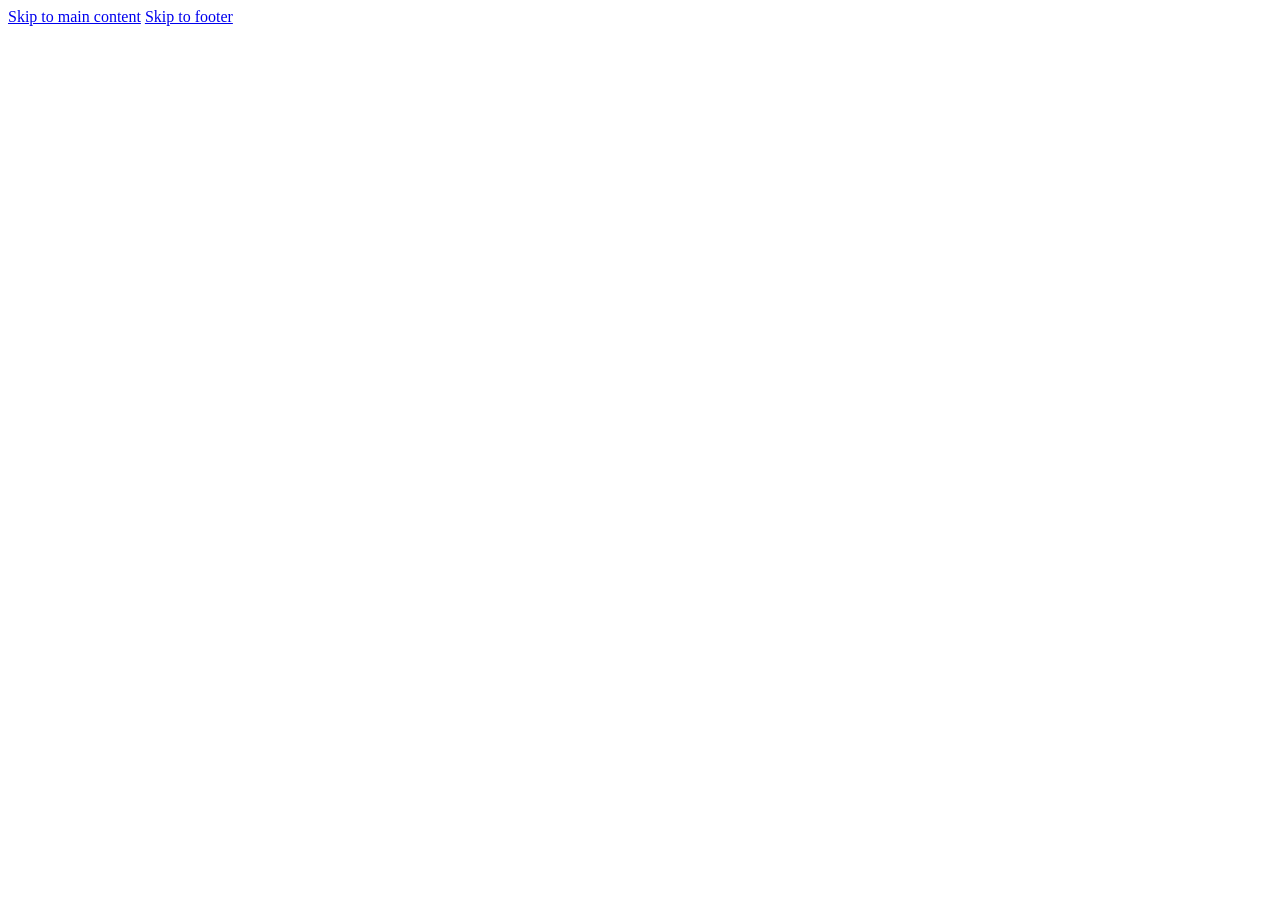
==== index.html @ 626ab507 "Add files via upload" ====
<!doctype html>
<html lang="en">
<head>
  <meta charset="UTF-8" />
  <meta name="viewport" content="width=device-width, initial-scale=1, viewport-fit=cover" />
  <meta name="description" content="AURENZA — an original luxury fashion commerce prototype." />
  <title>AURENZA — Modern Italian Opulence</title>
  <link rel="preconnect" href="https://images.unsplash.com" />
  <link rel="stylesheet" href="assets/css/styles.css" />
  <script defer src="assets/js/catalog.js"></script>
  <script defer src="assets/js/app.js"></script>
  <script defer src="assets/js/home.js"></script>
</head>
<body data-page="home">
  <a class="skip-link" href="#main">Skip to main content</a>
  <a class="skip-link skip-link--footer" href="#site-footer">Skip to footer</a>
  <div id="site-shell"></div>
  <main id="main" tabindex="-1"></main>
  <div id="site-footer"></div>
  <div id="global-overlays"></div>
  <div id="live-region" class="sr-only" aria-live="polite"></div>
</body>
</html>
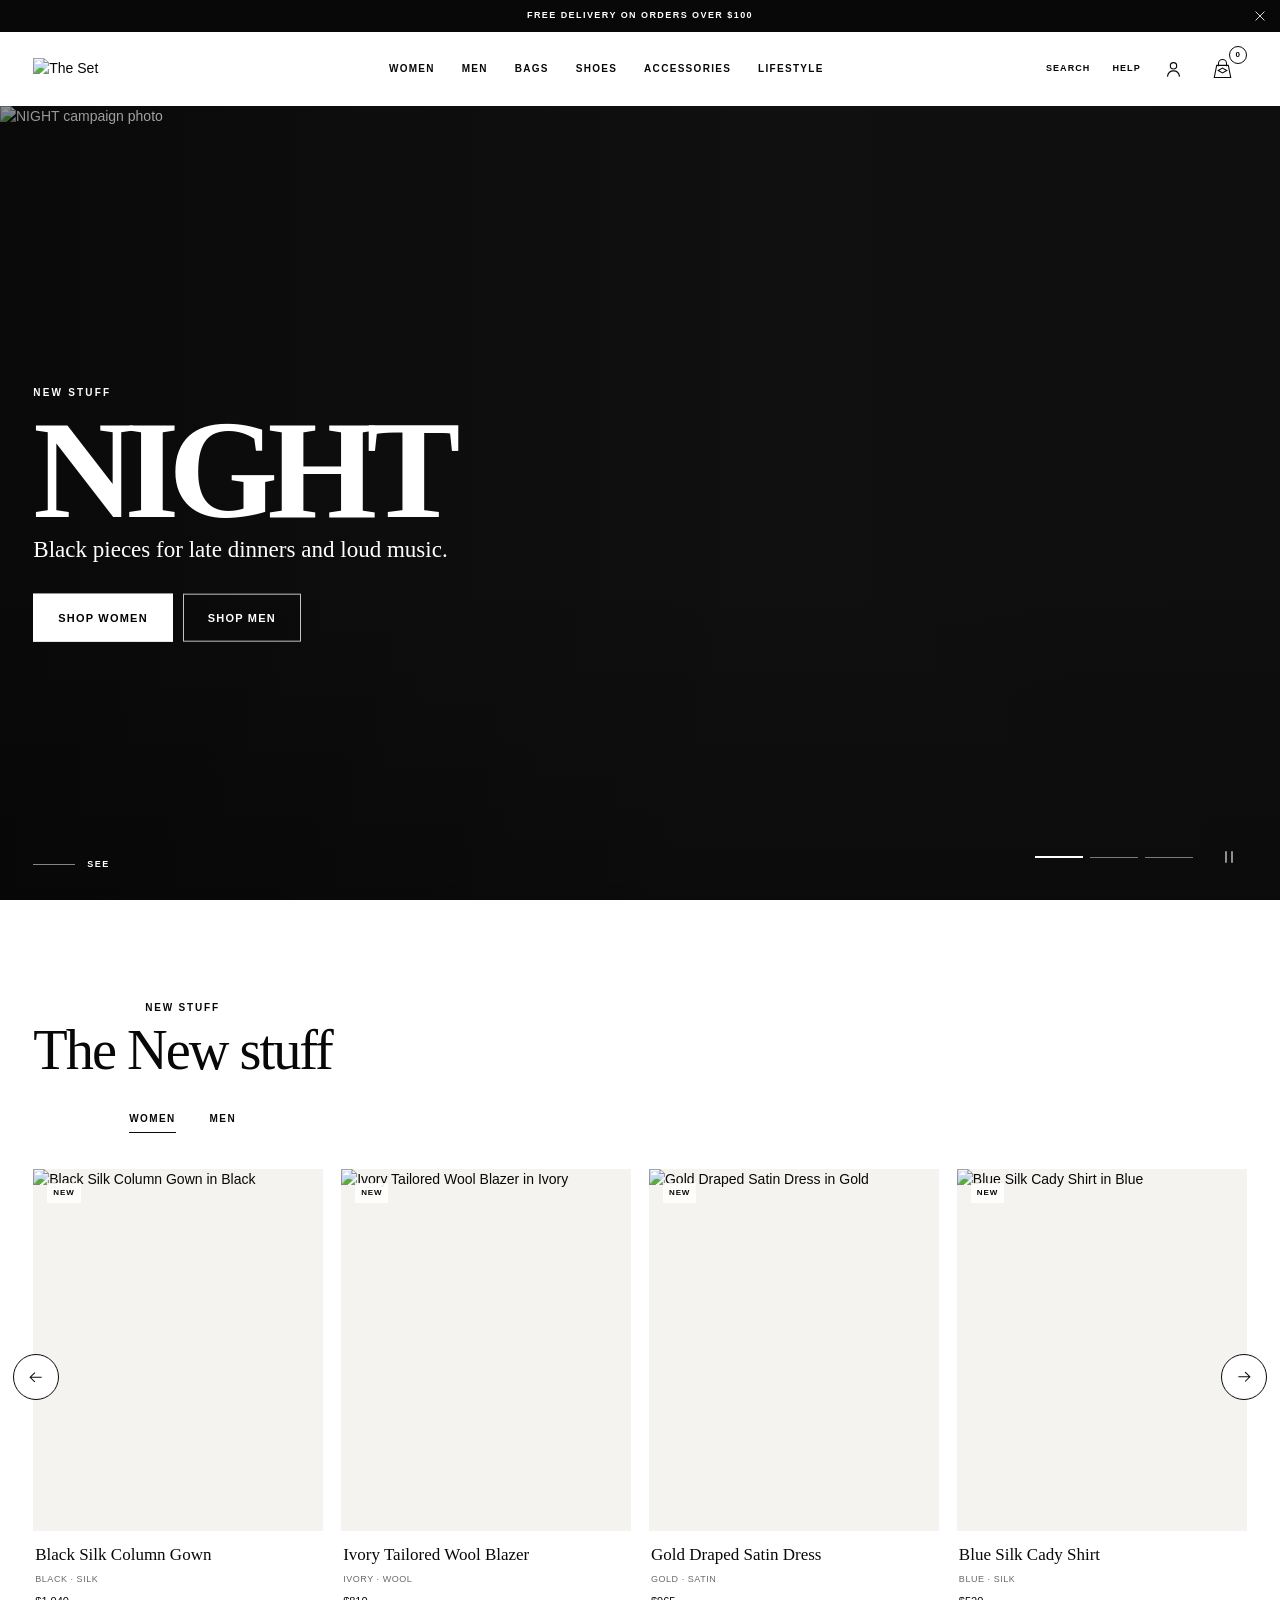
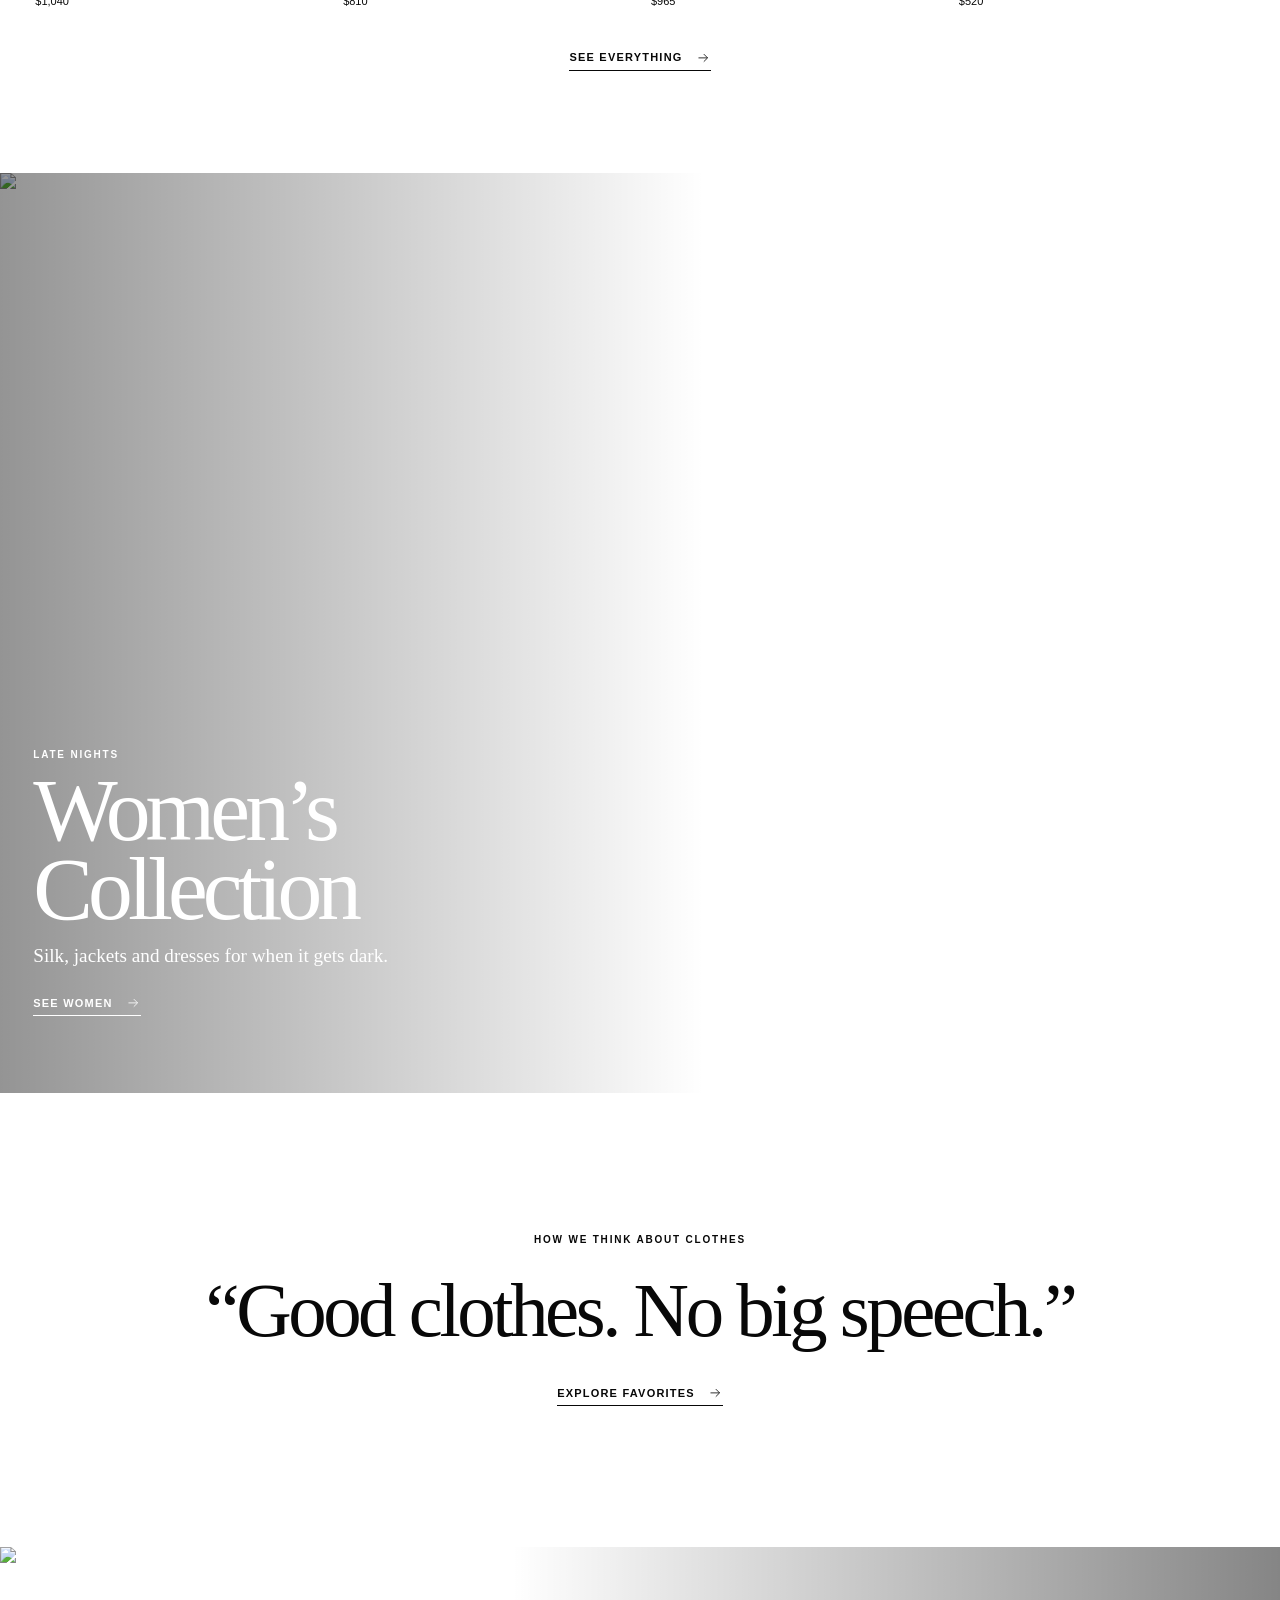
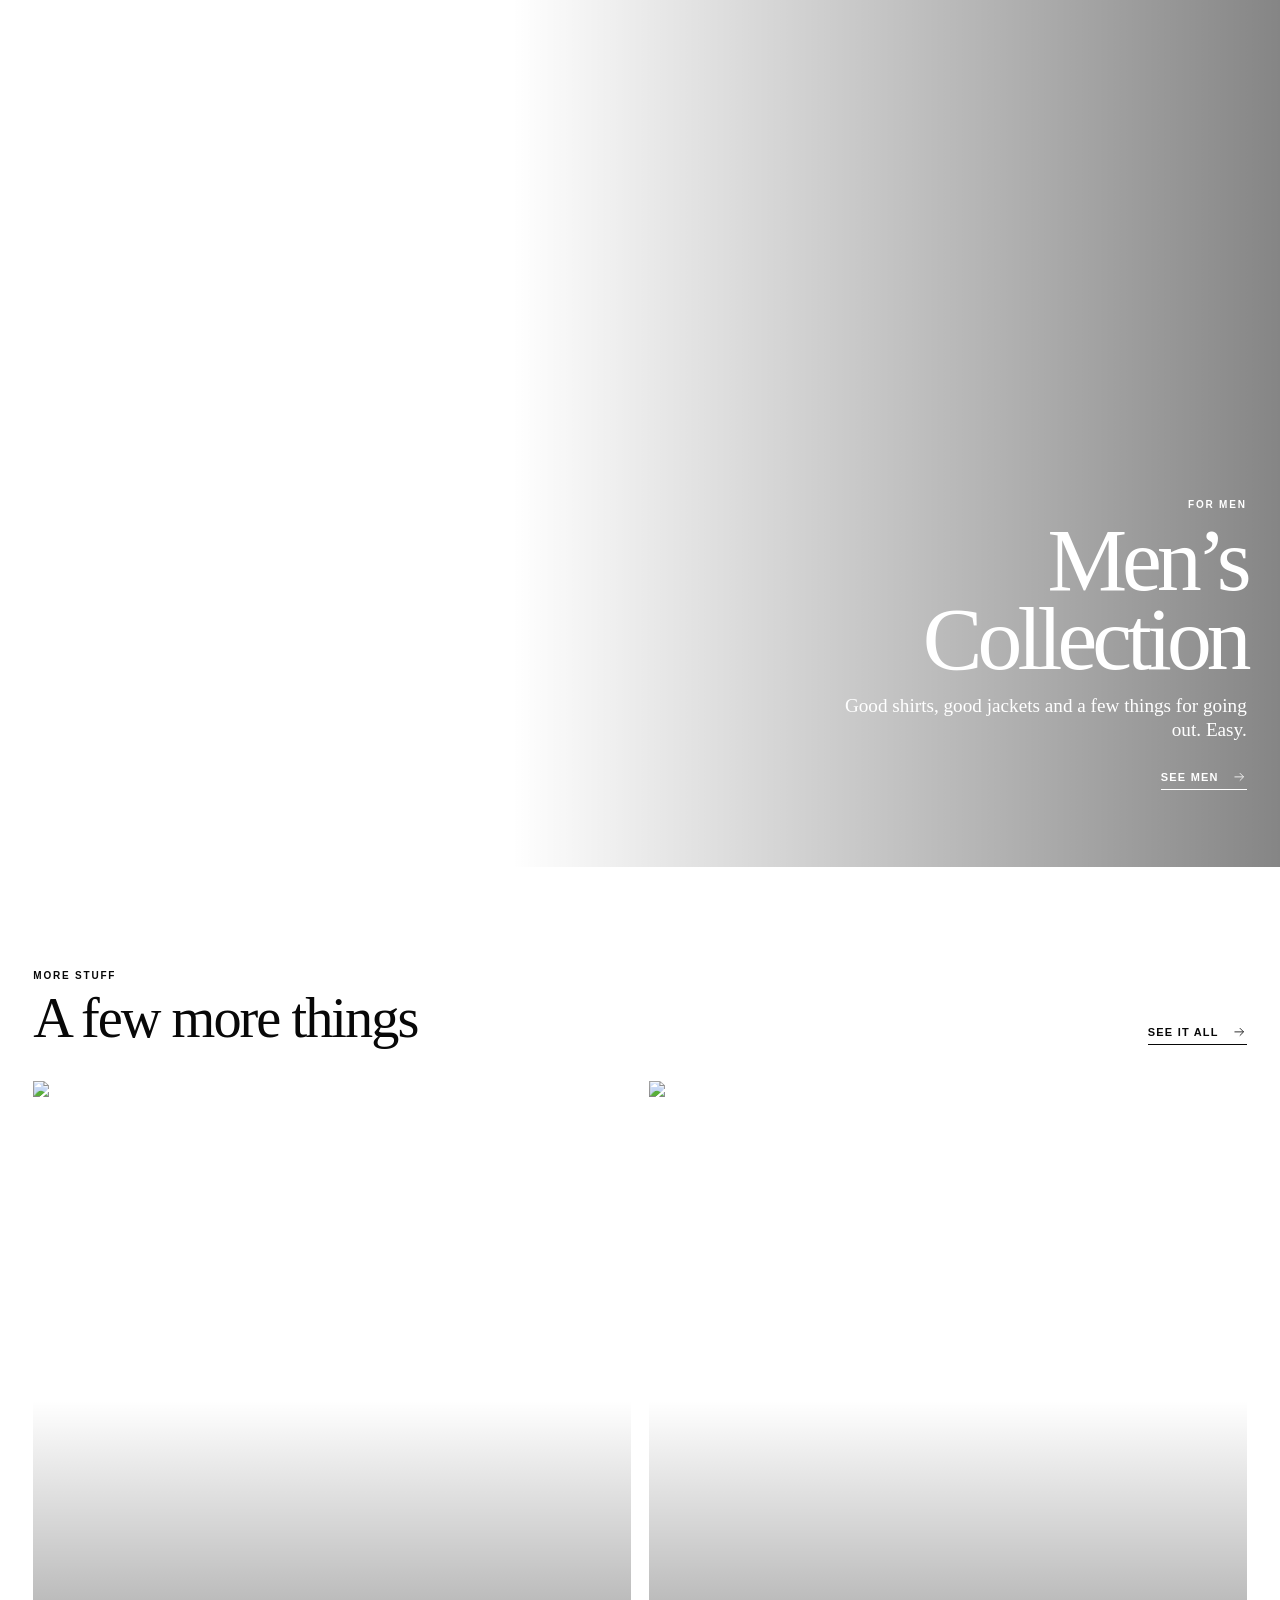
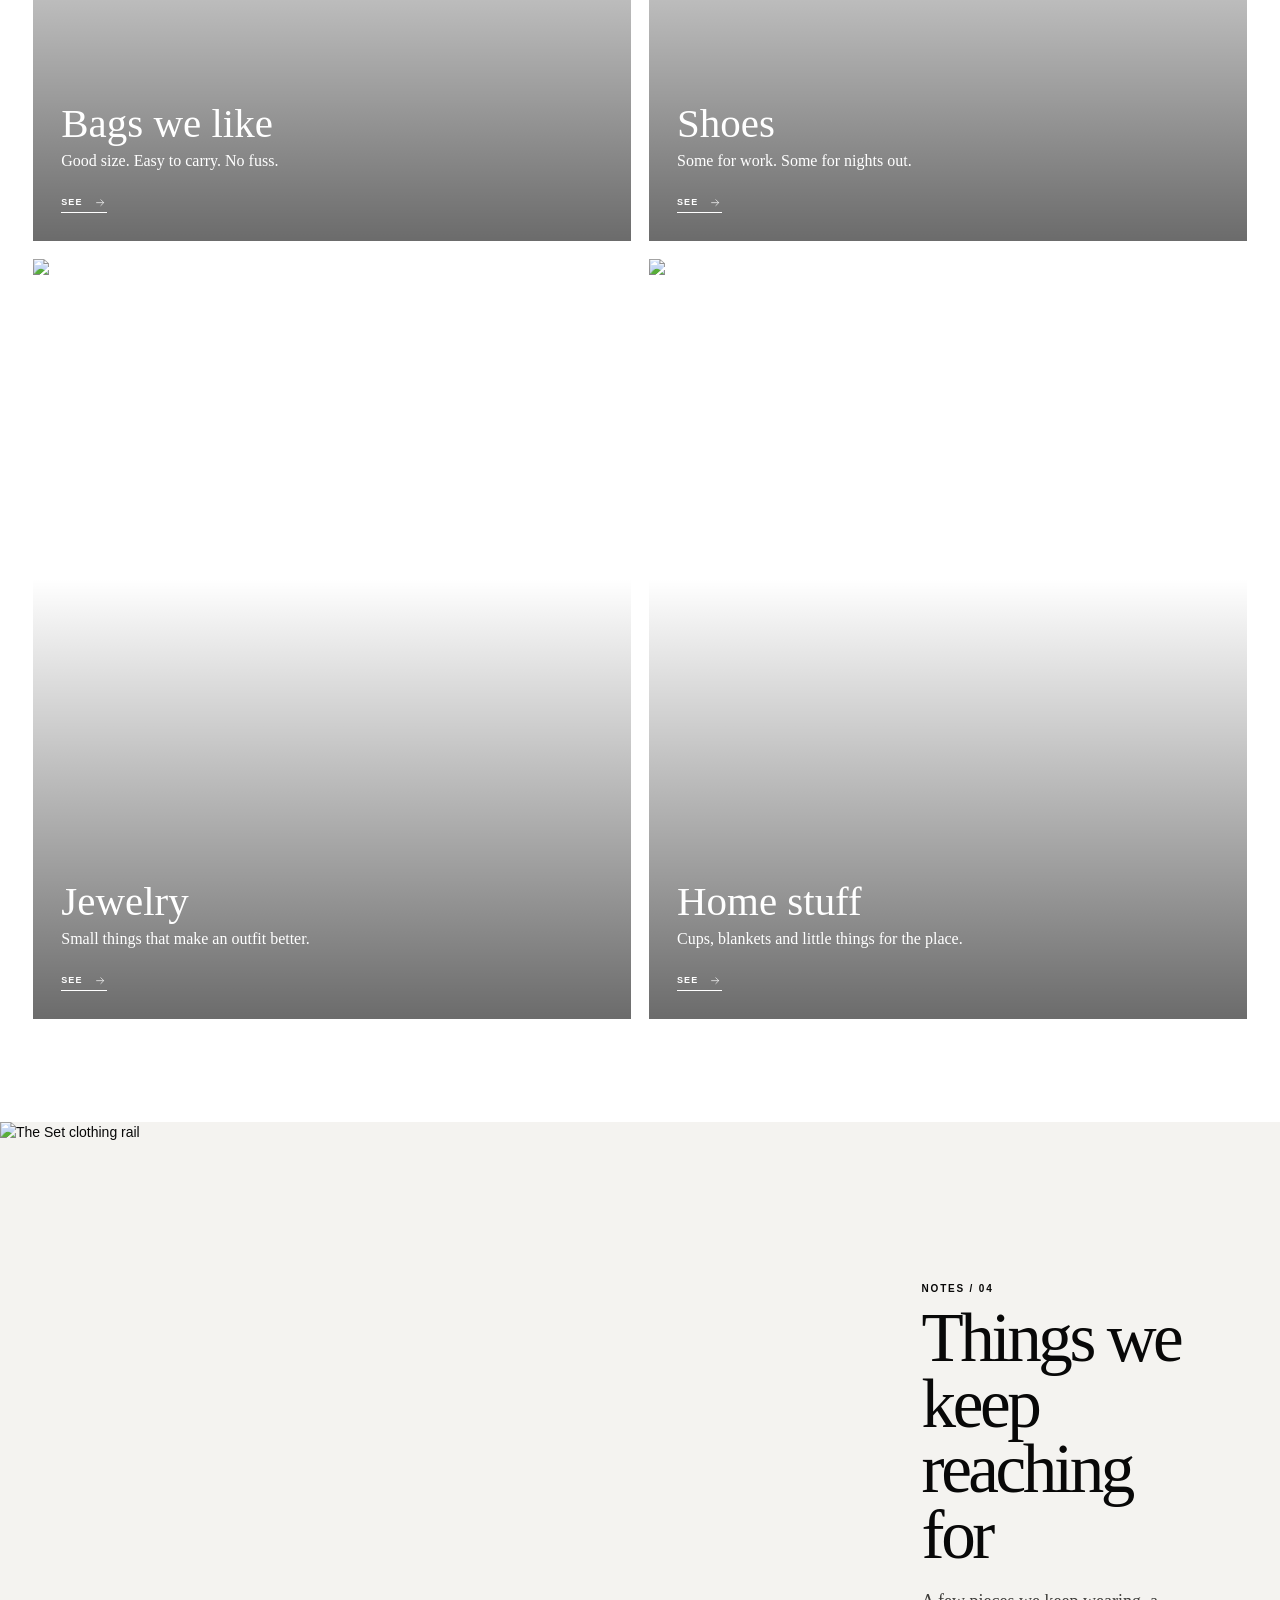
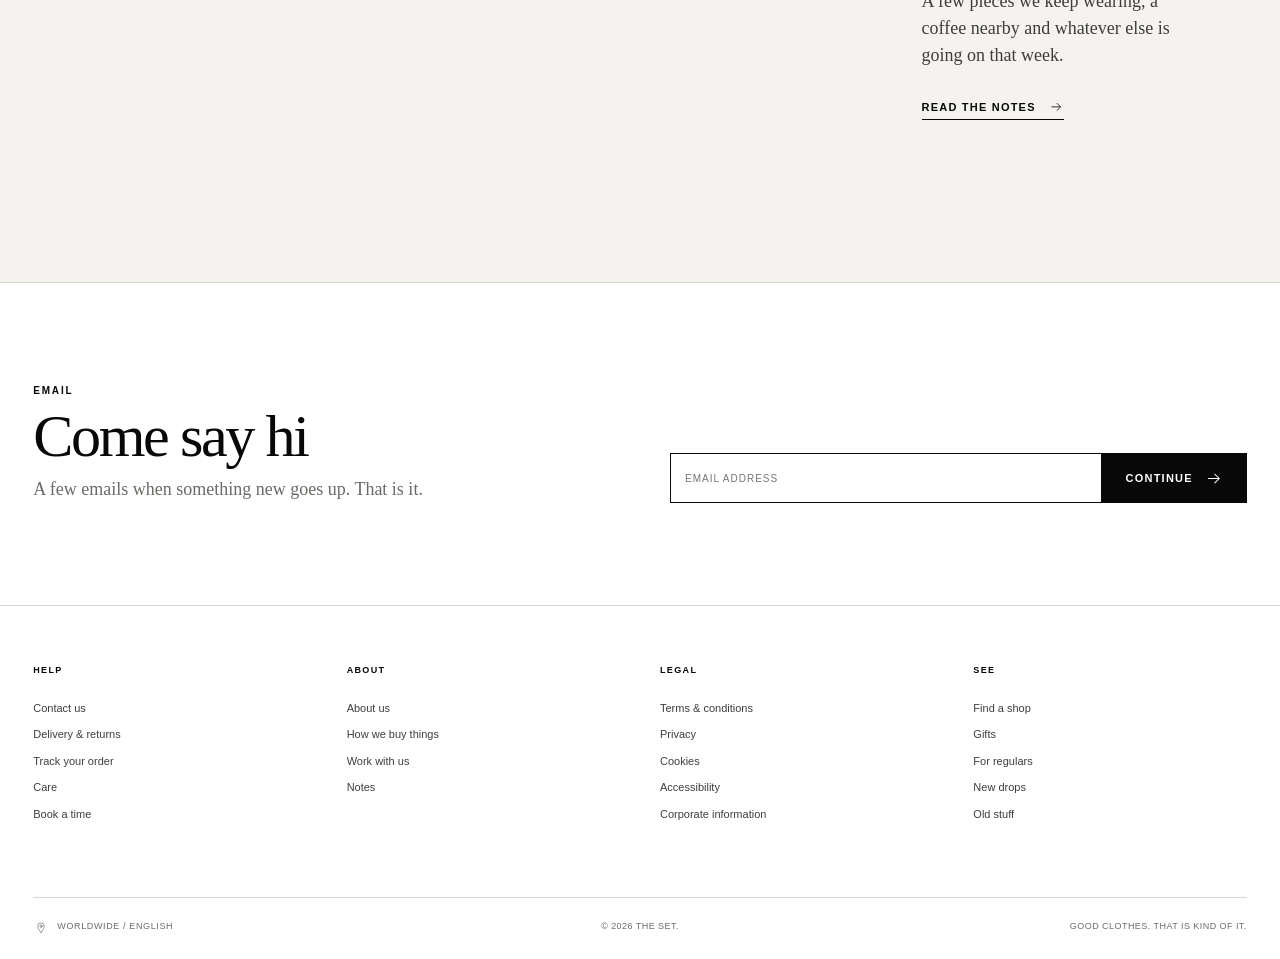
==== commit aac4b5f0: "Add files via upload" ====
--- a/index.html
+++ b/index.html
@@ -3,13 +3,22 @@
 <head>
   <meta charset="UTF-8" />
   <meta name="viewport" content="width=device-width, initial-scale=1, viewport-fit=cover" />
-  <meta name="description" content="AURENZA — an original luxury fashion commerce prototype." />
-  <title>AURENZA — Modern Italian Opulence</title>
-  <link rel="preconnect" href="https://images.unsplash.com" />
-  <link rel="stylesheet" href="assets/css/styles.css" />
-  <script defer src="assets/js/catalog.js"></script>
-  <script defer src="assets/js/app.js"></script>
-  <script defer src="assets/js/home.js"></script>
+  <meta name="description" content="The Set is a small shop for clothes and things we actually like." />
+  <title>The Set - Clothes for real life</title>
+  <link rel="stylesheet" href="styles.css" />
+  <script defer src="catalog.js"></script>
+  <script defer src="app.js"></script>
+  <script defer src="home.js"></script>
+  <link rel="icon" href="images/the-set-icon.png" type="image/png" />
+  <link rel="apple-touch-icon" href="images/the-set-icon.png" />
+  <meta property="og:type" content="website" />
+  <meta property="og:site_name" content="The Set" />
+  <meta property="og:title" content="The Set" />
+  <meta property="og:description" content="Clothes for real life." />
+  <meta property="og:image" content="images/the-set-share.png" />
+  <meta property="og:image:alt" content="The Set logo" />
+  <meta name="twitter:card" content="summary_large_image" />
+  <meta name="twitter:image" content="images/the-set-share.png" />
 </head>
 <body data-page="home">
   <a class="skip-link" href="#main">Skip to main content</a>
--- a/styles.css
+++ b/styles.css
@@ -0,0 +1,713 @@
+/* ================================================================
+   The Set - original fashion commerce prototype
+   ================================================================ */
+:root {
+  --ink: #080808;
+  --paper: #ffffff;
+  --soft: #f4f3f0;
+  --soft-2: #eceae6;
+  --muted: #6c6a66;
+  --line: #d8d6d1;
+  --gold: #aa8c4f;
+  --danger: #8c1d2b;
+  --announcement-height: 32px;
+  --header-height: 74px;
+  --header-total: calc(var(--announcement-height) + var(--header-height));
+  --gutter: clamp(16px, 2.6vw, 42px);
+  --content-max: 1780px;
+  --motion-fast: 160ms;
+  --motion-standard: 240ms;
+  --motion-panel: 320ms;
+  --motion-image: 600ms;
+  --ease-interface: cubic-bezier(.2, 0, 0, 1);
+  --ease-media: cubic-bezier(.22, .61, .36, 1);
+  --font-sans: Arial, Helvetica, sans-serif;
+  --font-display: Didot, "Bodoni MT", "Times New Roman", serif;
+}
+
+*, *::before, *::after { box-sizing: border-box; }
+html { scroll-behavior: smooth; background: var(--paper); color: var(--ink); }
+html.is-locked, body.is-locked { overflow: hidden; }
+body { margin: 0; min-width: 320px; font-family: var(--font-sans); font-size: 14px; line-height: 1.5; background: var(--paper); color: var(--ink); -webkit-font-smoothing: antialiased; }
+img { display: block; width: 100%; max-width: 100%; }
+svg { width: 1.25em; height: 1.25em; fill: none; stroke: currentColor; stroke-width: 1.45; stroke-linecap: square; stroke-linejoin: miter; }
+button, input, select, textarea { font: inherit; color: inherit; }
+button { cursor: pointer; }
+a { color: inherit; text-decoration: none; }
+h1, h2, h3, p { margin-top: 0; }
+button, input, select, textarea { border-radius: 0; }
+::selection { background: var(--ink); color: var(--paper); }
+:focus-visible { outline: 2px solid var(--ink); outline-offset: 3px; }
+[hidden] { display: none !important; }
+
+.sr-only { position: absolute !important; width: 1px !important; height: 1px !important; padding: 0 !important; margin: -1px !important; overflow: hidden !important; clip: rect(0, 0, 0, 0) !important; white-space: nowrap !important; border: 0 !important; }
+.skip-link { position: fixed; top: 8px; left: 8px; z-index: 9999; padding: 10px 14px; background: var(--ink); color: var(--paper); transform: translateY(-150%); transition: transform var(--motion-fast); }
+.skip-link:focus { transform: translateY(0); }
+.skip-link--footer { left: 150px; }
+.eyebrow { margin: 0 0 10px; font-size: 10px; font-weight: 700; line-height: 1.2; letter-spacing: .18em; text-transform: uppercase; }
+
+.icon-button { display: inline-grid; place-items: center; width: 44px; height: 44px; padding: 0; border: 0; background: transparent; color: currentColor; }
+.icon-button svg { width: 22px; height: 22px; }
+.icon-button--light { color: white; }
+.text-button { border: 0; padding: 0; background: none; text-decoration: underline; text-underline-offset: 4px; }
+.button { display: inline-flex; align-items: center; justify-content: center; gap: 12px; min-height: 48px; padding: 0 24px; border: 1px solid var(--ink); background: transparent; font-size: 11px; font-weight: 700; letter-spacing: .11em; line-height: 1; text-transform: uppercase; transition: color var(--motion-standard), background var(--motion-standard), border-color var(--motion-standard); }
+.button svg { width: 17px; height: 17px; }
+.button--black { background: var(--ink); color: var(--paper); }
+.button--black:hover { background: var(--paper); color: var(--ink); }
+.button--outline:hover { background: var(--ink); color: var(--paper); }
+.button--light { border-color: white; background: white; color: black; }
+.button--light:hover { background: transparent; color: white; }
+.button--ghost-light { border-color: rgba(255,255,255,.75); color: white; background: rgba(0,0,0,.1); }
+.button--ghost-light:hover { background: white; color: black; }
+.button--full { width: 100%; }
+.button:disabled { cursor: wait; opacity: .55; }
+.text-link { display: inline-flex; align-items: center; gap: 12px; padding-bottom: 4px; border-bottom: 1px solid currentColor; font-size: 11px; font-weight: 700; letter-spacing: .11em; text-transform: uppercase; }
+.text-link svg { width: 16px; transition: transform var(--motion-standard); }
+.text-link:hover svg { transform: translateX(5px); }
+.text-link--light { color: white; }
+.text-link-inline { padding: 0; border: 0; background: transparent; font-size: 11px; text-decoration: underline; text-underline-offset: 4px; text-transform: uppercase; }
+
+/* Header --------------------------------------------------------- */
+.site-header { position: fixed; inset: 0 0 auto; z-index: 100; background: white; transform: translateY(0); transition: transform var(--motion-panel) var(--ease-interface), box-shadow var(--motion-standard); }
+.site-header.is-hidden { transform: translateY(calc(-1 * var(--header-total))); }
+.site-header.is-condensed { box-shadow: 0 1px 0 rgba(0,0,0,.1); }
+.site-header.has-mega-open { box-shadow: none; }
+.announcement { position: relative; display: flex; align-items: center; justify-content: center; height: var(--announcement-height); padding-inline: 50px; background: var(--ink); color: white; transition: height var(--motion-standard), opacity var(--motion-standard); }
+.announcement p { margin: 0; font-size: 9px; font-weight: 700; letter-spacing: .16em; text-align: center; text-transform: uppercase; }
+.announcement .icon-button { position: absolute; right: 2px; width: 36px; height: 32px; }
+.announcement svg { width: 14px; height: 14px; }
+.header-bar { position: relative; z-index: 3; display: grid; grid-template-columns: minmax(180px, .8fr) minmax(520px, 1.8fr) minmax(300px, 1fr); align-items: center; height: var(--header-height); padding: 0 var(--gutter); border-bottom: 1px solid transparent; background: white; }
+.is-condensed .header-bar, .site-header--product .header-bar { border-color: rgba(0,0,0,.1); }
+.brandmark { display: block; width: min(150px, 18vw); }
+.brandmark img { display: block; width: 100%; height: auto; }
+.brandmark--small { width: 132px; }
+.desktop-nav { display: flex; justify-content: center; gap: clamp(20px, 2.1vw, 38px); height: 100%; }
+.nav-link { position: relative; display: flex; align-items: center; height: 100%; font-size: 10px; font-weight: 700; letter-spacing: .13em; text-transform: uppercase; }
+.nav-link::after { position: absolute; right: 0; bottom: 20px; left: 0; height: 1px; background: currentColor; content: ""; transform: scaleX(0); transform-origin: right; transition: transform 190ms var(--ease-interface); }
+.nav-link:hover::after, .nav-link:focus-visible::after, .nav-link.is-active::after { transform: scaleX(1); transform-origin: left; }
+.header-actions { display: flex; align-items: center; justify-content: flex-end; gap: 6px; }
+.header-text-action { padding: 12px 8px; border: 0; background: transparent; font-size: 9px; font-weight: 700; letter-spacing: .12em; text-transform: uppercase; }
+.header-text-action:hover { text-decoration: underline; text-underline-offset: 5px; }
+.header-user { width: 38px; }
+.header-user svg { width: 19px; }
+.bag-button { position: relative; display: inline-grid; place-items: center; width: 48px; height: 48px; padding: 0; border: 0; background: transparent; }
+.bag-icon { width: 25px; height: 25px; stroke-width: 1.2; }
+.bag-count { position: absolute; top: 1px; right: 0; display: grid; place-items: center; width: 18px; height: 18px; border: 1px solid var(--ink); border-radius: 50%; background: white; font-size: 8px; font-weight: 700; }
+.header-bar__mobile-left { display: none; }
+.header-spacer { height: var(--header-total); }
+
+.mega-menu { position: absolute; top: 100%; right: 0; left: 0; z-index: 1; visibility: hidden; overflow: hidden; border-top: 1px solid var(--line); background: white; opacity: 0; transform: translateY(-7px); transition: opacity 210ms var(--ease-interface), transform 210ms var(--ease-interface), visibility 210ms; }
+.mega-menu.is-open { visibility: visible; opacity: 1; transform: translateY(0); }
+.mega-menu__inner { display: grid; grid-template-columns: .9fr 1fr 1fr 1.35fr; gap: clamp(24px, 4vw, 72px); max-width: var(--content-max); min-height: 330px; margin-inline: auto; padding: 34px var(--gutter) 42px; }
+.mega-menu__column { display: flex; flex-direction: column; align-items: flex-start; gap: 12px; }
+.mega-menu__column a { font-size: 12px; }
+.mega-menu__column a:not(.mega-menu__hero-link):hover { text-decoration: underline; text-underline-offset: 4px; }
+.mega-menu__eyebrow { margin: 0 0 12px; font-size: 9px; font-weight: 700; letter-spacing: .16em; text-transform: uppercase; }
+.mega-menu__hero-link { display: inline-flex; align-items: center; gap: 12px; max-width: 190px; font-family: var(--font-display); font-size: 28px !important; line-height: 1.05; }
+.mega-menu__hero-link svg { flex: none; width: 20px; }
+.mega-menu__feature { position: relative; min-height: 250px; overflow: hidden; color: white; }
+.mega-menu__feature::after { position: absolute; inset: 0; background: linear-gradient(180deg, transparent 45%, rgba(0,0,0,.62)); content: ""; }
+.mega-menu__feature img { height: 100%; object-fit: cover; transition: transform var(--motion-image) var(--ease-media); }
+.mega-menu__feature:hover img { transform: scale(1.025); }
+.mega-menu__feature span, .mega-menu__feature strong { position: absolute; z-index: 1; right: 20px; bottom: 42px; left: 20px; }
+.mega-menu__feature span { bottom: 68px; font-size: 9px; letter-spacing: .16em; text-transform: uppercase; }
+.mega-menu__feature strong { font-family: var(--font-display); font-size: 23px; font-weight: 400; }
+
+/* Overlay architecture ------------------------------------------- */
+.overlay-layer { position: fixed; inset: 0; z-index: 1000; visibility: hidden; opacity: 0; transition: visibility var(--motion-panel), opacity var(--motion-standard); }
+.overlay-layer.is-open { visibility: visible; opacity: 1; }
+.overlay-layer__backdrop { position: absolute; inset: 0; width: 100%; height: 100%; padding: 0; border: 0; background: rgba(0,0,0,.42); cursor: default; }
+.overlay-layer__panel { position: absolute; top: 0; right: 0; display: flex; flex-direction: column; width: min(460px, 94vw); height: 100dvh; background: white; transform: translateX(100%); transition: transform var(--motion-panel) var(--ease-interface); }
+.overlay-layer--left .overlay-layer__panel { right: auto; left: 0; transform: translateX(-100%); }
+.overlay-layer.is-open .overlay-layer__panel { transform: translateX(0); }
+.overlay-layer__header { display: flex; flex: none; align-items: center; justify-content: space-between; min-height: 72px; padding: 0 20px 0 24px; border-bottom: 1px solid var(--line); }
+.overlay-layer__header h2 { margin: 0; font-size: 12px; font-weight: 700; letter-spacing: .12em; text-transform: uppercase; }
+.overlay-layer__body { flex: 1; overflow-y: auto; padding: 28px 24px calc(28px + env(safe-area-inset-bottom)); }
+.overlay-layer--modal { display: grid; place-items: center; padding: 20px; }
+.overlay-layer--modal .overlay-layer__panel { position: relative; inset: auto; width: min(720px, calc(100vw - 40px)); max-height: min(86dvh, 900px); height: auto; transform: translateY(16px); opacity: 0; }
+.overlay-layer--modal.is-open .overlay-layer__panel { transform: translateY(0); opacity: 1; }
+.overlay-layer--modal .overlay-layer__body { min-height: 0; }
+
+.mobile-nav-panel { width: min(420px, 94vw); }
+.mobile-nav__header { height: 74px; }
+.mobile-nav { display: flex; flex-direction: column; padding: 12px 22px 30px; }
+.mobile-nav a { display: flex; align-items: center; justify-content: space-between; min-height: 54px; border-bottom: 1px solid var(--line); font-family: var(--font-display); font-size: 24px; }
+.mobile-nav a svg { width: 18px; }
+.mobile-nav__service { display: grid; gap: 8px; margin-top: auto; padding: 24px; border-top: 1px solid var(--line); }
+.mobile-nav__service button { padding: 8px 0; border: 0; background: transparent; text-align: left; font-size: 10px; font-weight: 700; letter-spacing: .13em; text-transform: uppercase; }
+
+.search-layer { padding-top: var(--header-total); place-items: start center; }
+.search-layer .overlay-layer__backdrop { background: rgba(0,0,0,.28); }
+.search-panel { width: 100% !important; max-width: none !important; max-height: calc(100dvh - var(--header-total)) !important; min-height: 430px; transform: translateY(-10px) !important; }
+.search-layer.is-open .search-panel { transform: translateY(0) !important; }
+.search-panel__header { display: flex; align-items: center; justify-content: space-between; padding: 24px var(--gutter) 12px; }
+.search-panel__header h2 { margin: 0; font-family: var(--font-display); font-size: clamp(28px, 3vw, 48px); font-weight: 400; }
+.search-form { display: grid; grid-template-columns: 28px 1fr auto; align-items: center; gap: 14px; margin: 0 var(--gutter); border-bottom: 1px solid var(--ink); }
+.search-form > svg { width: 21px; }
+.search-form input { width: 100%; height: 64px; padding: 0; border: 0; outline: 0; background: transparent; font-family: var(--font-display); font-size: clamp(20px, 2vw, 32px); }
+.search-form input::placeholder { color: #999; }
+.search-suggestions, .search-results { padding: 26px var(--gutter) 38px; }
+.search-suggestion-links { display: flex; flex-wrap: wrap; gap: 12px 24px; }
+.search-suggestion-links a { border-bottom: 1px solid var(--ink); font-size: 12px; }
+.search-result-grid { display: grid; grid-template-columns: repeat(4, minmax(0, 1fr)); gap: 18px; }
+.search-result-item { display: grid; grid-template-columns: 80px 1fr; gap: 14px; align-items: center; min-width: 0; }
+.search-result-item img { aspect-ratio: 4 / 5; object-fit: cover; background: var(--soft); }
+.search-result-item span { display: grid; gap: 6px; min-width: 0; }
+.search-result-item strong { overflow: hidden; font-size: 11px; font-weight: 600; text-overflow: ellipsis; white-space: nowrap; }
+.search-result-item small { color: var(--muted); font-size: 10px; }
+.search-view-all { display: inline-flex; align-items: center; gap: 12px; margin-top: 26px; font-size: 10px; font-weight: 700; letter-spacing: .12em; text-transform: uppercase; }
+.search-view-all svg { width: 16px; }
+.search-empty { padding: 30px 0; color: var(--muted); font-family: var(--font-display); font-size: 22px; }
+
+.service-list { display: grid; gap: 34px; }
+.service-list section { padding-bottom: 32px; border-bottom: 1px solid var(--line); }
+.service-list section:last-child { border-bottom: 0; }
+.service-list h3, .service-copy h3 { margin: 0 0 10px; font-family: var(--font-display); font-size: 27px; font-weight: 400; line-height: 1.1; }
+.service-list p:not(.eyebrow), .service-copy p:not(.eyebrow) { color: var(--muted); }
+.service-list a:not(.button) { font-size: 17px; text-decoration: underline; text-underline-offset: 4px; }
+.service-list .button { margin-top: 10px; }
+
+.region-list { display: grid; margin-top: 22px; border-top: 1px solid var(--line); }
+.region-list button { display: flex; align-items: center; justify-content: space-between; min-height: 58px; padding: 0; border: 0; border-bottom: 1px solid var(--line); background: transparent; text-align: left; }
+.region-list button svg { width: 17px; }
+.form-intro { margin-bottom: 24px; color: var(--muted); font-size: 13px; }
+
+/* Cart ----------------------------------------------------------- */
+.cart-content { display: flex; flex-direction: column; padding: 0; }
+.empty-cart { display: grid; justify-items: center; margin: auto; padding: 48px 30px; text-align: center; }
+.empty-cart__icon { display: grid; place-items: center; width: 74px; height: 74px; margin-bottom: 26px; border: 1px solid var(--ink); border-radius: 50%; }
+.empty-cart__icon svg { width: 34px; height: 34px; }
+.empty-cart h3 { margin: 0 0 8px; font-family: var(--font-display); font-size: 28px; font-weight: 400; }
+.empty-cart p { max-width: 280px; margin-bottom: 25px; color: var(--muted); }
+.cart-items { flex: 1; padding: 0 24px; }
+.cart-item { position: relative; display: grid; grid-template-columns: 105px 1fr; gap: 16px; padding: 22px 0; border-bottom: 1px solid var(--line); }
+.cart-item__image img { aspect-ratio: 4 / 5; height: 100%; object-fit: cover; background: var(--soft); }
+.cart-item__info { min-width: 0; padding-right: 40px; }
+.cart-item__info > a { display: block; margin-bottom: 8px; font-family: var(--font-display); font-size: 17px; line-height: 1.15; }
+.cart-item__info p { margin: 0 0 8px; color: var(--muted); font-size: 10px; text-transform: uppercase; }
+.cart-item__info strong { font-size: 12px; }
+.cart-item__remove { position: absolute; top: 22px; right: 0; font-size: 9px; text-transform: uppercase; }
+.cart-summary { position: sticky; bottom: 0; display: grid; gap: 12px; margin-top: auto; padding: 22px 24px calc(22px + env(safe-area-inset-bottom)); border-top: 1px solid var(--line); background: white; }
+.cart-summary > div { display: flex; align-items: center; justify-content: space-between; font-size: 14px; }
+.cart-summary p { margin: 0 0 4px; color: var(--muted); font-size: 10px; }
+.quantity-control { display: grid; grid-template-columns: 44px 44px 44px; align-items: center; width: max-content; border: 1px solid var(--ink); }
+.quantity-control button { display: grid; place-items: center; width: 44px; height: 46px; padding: 0; border: 0; background: transparent; }
+.quantity-control button:hover { background: var(--soft); }
+.quantity-control svg { width: 15px; }
+.quantity-control span, .quantity-control output { text-align: center; font-size: 12px; }
+.quantity-control--small { grid-template-columns: 28px 28px 28px; margin-top: 15px; border-color: var(--line); }
+.quantity-control--small button { width: 28px; height: 28px; }
+
+/* Forms ---------------------------------------------------------- */
+.expanded-form { display: grid; gap: 24px; }
+.field-grid { display: grid; grid-template-columns: 1fr 1fr; gap: 18px; }
+.field-grid__full { grid-column: 1 / -1; }
+.field-grid label, .boutique-form label { display: grid; gap: 7px; }
+.field-grid label > span, .boutique-form label > span { font-size: 9px; font-weight: 700; letter-spacing: .13em; text-transform: uppercase; }
+.field-grid input, .field-grid select, .boutique-form input, .boutique-form select { width: 100%; height: 48px; padding: 0 12px; border: 1px solid var(--line); background: white; outline: 0; }
+.field-grid input:focus, .field-grid select:focus, .boutique-form input:focus, .boutique-form select:focus { border-color: var(--ink); }
+.consent { display: grid; grid-template-columns: 18px 1fr; gap: 10px; color: var(--muted); font-size: 11px; }
+.consent input { width: 16px; height: 16px; accent-color: var(--ink); }
+.form-error { margin: 10px 0 0; color: var(--danger); font-size: 11px; }
+
+.quick-add { display: grid; grid-template-columns: 120px 1fr; gap: 18px; align-items: center; margin-bottom: 26px; }
+.quick-add img { aspect-ratio: 4 / 5; object-fit: cover; background: var(--soft); }
+.quick-add h3 { margin: 0 0 8px; font-family: var(--font-display); font-size: 22px; font-weight: 400; }
+.size-fieldset { margin: 0 0 22px; padding: 0; border: 0; }
+.size-fieldset legend { margin-bottom: 12px; font-size: 10px; font-weight: 700; letter-spacing: .12em; text-transform: uppercase; }
+.size-grid { display: grid; grid-template-columns: repeat(5, minmax(0, 1fr)); gap: 7px; }
+.size-grid label { position: relative; }
+.size-grid input { position: absolute; opacity: 0; pointer-events: none; }
+.size-grid span { display: grid; place-items: center; min-height: 44px; border: 1px solid var(--line); background: white; font-size: 11px; transition: background var(--motion-fast), color var(--motion-fast), border-color var(--motion-fast); }
+.size-grid input:not(:disabled) + span:hover { border-color: var(--ink); }
+.size-grid input:checked + span { border-color: var(--ink); background: var(--ink); color: white; }
+.size-grid input:focus-visible + span { outline: 2px solid var(--ink); outline-offset: 2px; }
+.size-grid label.is-unavailable span, .size-grid input:disabled + span { color: #a6a6a6; background: linear-gradient(to top right, transparent 48%, #bcbcbc 49%, #bcbcbc 51%, transparent 52%); cursor: not-allowed; }
+
+/* Hero ----------------------------------------------------------- */
+.hero { position: relative; height: calc(100svh - var(--header-total)); min-height: 620px; overflow: hidden; background: #111; color: white; }
+.hero__slides, .hero__slide { position: absolute; inset: 0; }
+.hero__slide { visibility: hidden; opacity: 0; transition: opacity 1100ms var(--ease-media), visibility 1100ms; }
+.hero__slide.is-active { visibility: visible; opacity: 1; }
+.hero__slide img { height: 100%; object-fit: cover; object-position: var(--hero-position, center); transform: scale(1.025); transition: transform 8s linear; }
+.hero__slide.is-active img { transform: scale(1); }
+.hero__veil { position: absolute; inset: 0; background: linear-gradient(90deg, rgba(0,0,0,.43) 0%, rgba(0,0,0,.08) 58%, rgba(0,0,0,.12) 100%), linear-gradient(0deg, rgba(0,0,0,.28), transparent 42%); }
+.hero__content { position: absolute; top: 50%; left: var(--gutter); width: min(680px, 70vw); transform: translateY(-46%); }
+.hero__content > p { margin-bottom: 12px; font-size: 10px; font-weight: 700; letter-spacing: .22em; text-transform: uppercase; }
+.hero__content h1 { margin: 0 0 8px; font-family: var(--font-display); font-size: clamp(74px, 11vw, 182px); font-weight: 700; letter-spacing: -.075em; line-height: .82; }
+.hero__content > span { display: block; max-width: 460px; margin-bottom: 30px; font-family: var(--font-display); font-size: clamp(18px, 1.8vw, 28px); line-height: 1.25; }
+.hero__actions { display: flex; gap: 10px; }
+.hero__controls { position: absolute; right: var(--gutter); bottom: 25px; left: var(--gutter); display: flex; align-items: center; justify-content: flex-end; gap: 18px; }
+.hero__progress { display: flex; gap: 7px; }
+.hero__progress button { width: 48px; height: 18px; padding: 8px 0; border: 0; background: transparent; }
+.hero__progress span { display: block; width: 100%; height: 1px; background: rgba(255,255,255,.45); }
+.hero__progress button.is-active span { height: 2px; background: white; }
+.hero__pause { width: 36px; height: 36px; }
+.hero__pause svg { width: 18px; }
+.hero__scroll { position: absolute; bottom: 29px; left: var(--gutter); display: flex; align-items: center; gap: 12px; font-size: 9px; font-weight: 700; letter-spacing: .16em; text-transform: uppercase; }
+.hero__scroll span { position: relative; width: 42px; height: 1px; overflow: hidden; background: rgba(255,255,255,.5); }
+.hero__scroll span::after { position: absolute; inset: 0; background: white; content: ""; animation: lineTravel 2.4s infinite var(--ease-interface); transform: translateX(-100%); }
+@keyframes lineTravel { 50%, 100% { transform: translateX(100%); } }
+
+/* Product cards and rails ---------------------------------------- */
+.discovery-section, .category-feature, .shop-look { padding: clamp(72px, 8vw, 130px) var(--gutter); }
+.section-heading { display: flex; align-items: end; justify-content: space-between; max-width: var(--content-max); margin: 0 auto 36px; }
+.section-heading h2 { margin: 0; font-family: var(--font-display); font-size: clamp(38px, 4.4vw, 70px); font-weight: 400; letter-spacing: -.035em; line-height: .95; }
+.section-heading--center { display: grid; justify-items: center; text-align: center; }
+.gender-tabs { display: flex; gap: 34px; margin-top: 26px; }
+.gender-tabs button { position: relative; padding: 7px 0; border: 0; background: transparent; font-size: 10px; font-weight: 700; letter-spacing: .14em; text-transform: uppercase; }
+.gender-tabs button::after { position: absolute; right: 0; bottom: 0; left: 0; height: 1px; background: currentColor; content: ""; transform: scaleX(0); transition: transform var(--motion-standard); }
+.gender-tabs button[aria-selected="true"]::after { transform: scaleX(1); }
+.product-rail-wrap { position: relative; max-width: var(--content-max); margin: 0 auto; }
+.product-rail { display: grid; grid-auto-columns: calc((100% - 54px) / 4); grid-auto-flow: column; gap: 18px; overflow-x: auto; overscroll-behavior-inline: contain; scrollbar-width: none; scroll-snap-type: x mandatory; opacity: 1; transition: opacity 170ms; }
+.product-rail::-webkit-scrollbar, .shop-look__rail::-webkit-scrollbar, .category-navigation::-webkit-scrollbar, .active-filters::-webkit-scrollbar { display: none; }
+.product-rail.is-changing { opacity: 0; }
+.product-card { min-width: 0; scroll-snap-align: start; }
+.product-card__media { position: relative; overflow: hidden; background: var(--soft); }
+.product-card__image-link { display: block; aspect-ratio: 4 / 5; overflow: hidden; }
+.product-card__image { position: absolute; inset: 0; height: 100%; object-fit: cover; transition: opacity 340ms var(--ease-interface), transform var(--motion-image) var(--ease-media); }
+.product-card__image--secondary { opacity: 0; }
+.product-card:hover .product-card__image--secondary, .product-card:focus-within .product-card__image--secondary { opacity: 1; }
+.product-card:hover .product-card__image, .product-card:focus-within .product-card__image { transform: scale(1.018); }
+.product-card__badge { position: absolute; top: 14px; left: 14px; z-index: 2; padding: 4px 6px; background: rgba(255,255,255,.9); font-size: 8px; font-weight: 700; letter-spacing: .11em; text-transform: uppercase; }
+.product-card__wish { position: absolute; z-index: 3; top: 7px; right: 7px; width: 38px; height: 38px; background: rgba(255,255,255,.8); opacity: 0; transition: opacity var(--motion-fast); }
+.product-card:hover .product-card__wish, .product-card:focus-within .product-card__wish, .product-card__wish.is-active { opacity: 1; }
+.product-card__wish svg { width: 18px; }
+.product-card__wish.is-active svg, .product-wishlist.is-active svg { fill: var(--ink); }
+.product-card__quick { position: absolute; right: 10px; bottom: 10px; left: 10px; z-index: 3; display: flex; align-items: center; justify-content: center; gap: 7px; min-height: 40px; border: 1px solid rgba(255,255,255,.8); background: rgba(0,0,0,.84); color: white; font-size: 9px; font-weight: 700; letter-spacing: .1em; text-transform: uppercase; opacity: 0; transform: translateY(8px); transition: opacity var(--motion-standard), transform var(--motion-standard); }
+.product-card__quick svg { width: 15px; }
+.product-card:hover .product-card__quick, .product-card:focus-within .product-card__quick { opacity: 1; transform: translateY(0); }
+.product-card__info { padding: 14px 2px 0; }
+.product-card__name { display: inline; font-family: var(--font-display); font-size: 17px; line-height: 1.2; background: linear-gradient(currentColor, currentColor) no-repeat 0 100% / 0 1px; transition: background-size var(--motion-standard); }
+.product-card__name:hover { background-size: 100% 1px; }
+.product-card__meta { margin: 7px 0 6px; color: var(--muted); font-size: 9px; letter-spacing: .06em; text-transform: uppercase; }
+.product-card__price-row { display: flex; gap: 10px; font-size: 11px; }
+.product-card__price-row s { color: var(--muted); }
+.rail-arrow { position: absolute; top: 42%; z-index: 5; display: grid; place-items: center; width: 46px; height: 46px; padding: 0; border: 1px solid var(--ink); border-radius: 50%; background: white; transition: background var(--motion-standard), color var(--motion-standard); }
+.rail-arrow:hover { background: var(--ink); color: white; }
+.rail-arrow svg { width: 18px; }
+.rail-arrow--previous { left: -20px; transform: rotate(180deg); }
+.rail-arrow--next { right: -20px; }
+.section-cta { display: flex; justify-content: center; margin-top: 40px; }
+
+/* Feature home sections ---------------------------------------- */
+.feature-banner { position: relative; height: min(84vw, 920px); min-height: 650px; overflow: hidden; color: white; }
+.feature-banner__media, .feature-banner__media img { width: 100%; height: 100%; }
+.feature-banner__media img { object-fit: cover; transition: transform 800ms var(--ease-media); }
+.feature-banner:hover .feature-banner__media img { transform: scale(1.025); }
+.feature-banner::after { position: absolute; inset: 0; pointer-events: none; background: linear-gradient(90deg, rgba(0,0,0,.42), transparent 55%); content: ""; }
+.feature-banner--men::after { background: linear-gradient(270deg, rgba(0,0,0,.48), transparent 60%); }
+.feature-banner__copy { position: absolute; z-index: 2; bottom: clamp(44px, 6vw, 90px); max-width: 520px; }
+.feature-banner__copy--left { left: var(--gutter); }
+.feature-banner__copy--right { right: var(--gutter); text-align: right; }
+.feature-banner__copy h2 { margin: 0 0 15px; font-family: var(--font-display); font-size: clamp(55px, 7vw, 110px); font-weight: 400; letter-spacing: -.055em; line-height: .88; }
+.feature-banner__copy p:not(.eyebrow) { max-width: 430px; margin-bottom: 24px; font-family: var(--font-display); font-size: clamp(17px, 1.5vw, 24px); line-height: 1.25; }
+.feature-banner__copy--right p:not(.eyebrow) { margin-left: auto; }
+.manifesto-section { display: grid; justify-items: center; padding: clamp(90px, 11vw, 180px) var(--gutter); text-align: center; }
+.manifesto-section blockquote { max-width: 1120px; margin: 15px 0 35px; font-family: var(--font-display); font-size: clamp(42px, 6vw, 92px); font-weight: 400; letter-spacing: -.045em; line-height: 1.03; }
+.category-feature__grid { display: grid; grid-template-columns: repeat(2, minmax(0, 1fr)); gap: 18px; max-width: var(--content-max); margin: 0 auto; }
+.category-card { position: relative; min-height: 620px; overflow: hidden; color: white; }
+.category-card--large { min-height: 760px; }
+.category-card--wide { grid-column: 1 / -1; min-height: 560px; }
+.category-card__image, .category-card__image img { width: 100%; height: 100%; }
+.category-card__image img { object-fit: cover; transition: transform var(--motion-image) var(--ease-media); }
+.category-card::after { position: absolute; inset: 0; background: linear-gradient(0deg, rgba(0,0,0,.58), transparent 58%); content: ""; }
+.category-card:hover .category-card__image img { transform: scale(1.035); }
+.category-card__copy { position: absolute; z-index: 2; right: 28px; bottom: 28px; left: 28px; }
+.category-card__copy p { margin: 0 0 5px; font-family: var(--font-display); font-size: clamp(32px, 3.2vw, 54px); line-height: 1; }
+.category-card__copy span { display: block; max-width: 400px; margin-bottom: 17px; font-family: var(--font-display); font-size: 16px; }
+.category-card__copy strong { display: inline-flex; align-items: center; gap: 10px; padding-bottom: 3px; border-bottom: 1px solid white; font-size: 9px; letter-spacing: .12em; text-transform: uppercase; }
+.category-card__copy strong svg { width: 14px; }
+.journal-strip { display: grid; grid-template-columns: 1.3fr .7fr; min-height: 760px; background: var(--soft); }
+.journal-strip__image img { height: 100%; object-fit: cover; }
+.journal-strip__content { display: flex; flex-direction: column; align-items: flex-start; justify-content: center; padding: clamp(45px, 7vw, 110px); }
+.journal-strip__content h2 { margin: 0 0 20px; font-family: var(--font-display); font-size: clamp(45px, 5.4vw, 82px); font-weight: 400; letter-spacing: -.05em; line-height: .95; }
+.journal-strip__content > p:not(.eyebrow) { max-width: 480px; margin-bottom: 30px; color: #3f3e3b; font-family: var(--font-display); font-size: 18px; }
+
+/* Newsletter / Footer -------------------------------------------- */
+.newsletter-section { display: grid; grid-template-columns: 1fr 1fr; gap: 60px; align-items: end; padding: clamp(70px, 8vw, 120px) var(--gutter); border-top: 1px solid var(--line); }
+.newsletter-section > div, .newsletter-inline { width: 100%; max-width: 720px; }
+.newsletter-section h2 { margin: 0 0 12px; font-family: var(--font-display); font-size: clamp(40px, 4.7vw, 72px); font-weight: 400; letter-spacing: -.04em; line-height: .95; }
+.newsletter-section > div > p:last-child { max-width: 530px; margin: 0; color: var(--muted); font-family: var(--font-display); font-size: 18px; }
+.newsletter-inline { display: grid; grid-template-columns: 1fr auto; }
+.newsletter-inline input { min-width: 0; height: 50px; padding: 0 14px; border: 1px solid var(--ink); border-right: 0; outline: 0; font-size: 10px; letter-spacing: .1em; }
+.newsletter-inline .button { min-height: 50px; }
+.site-footer { padding: 58px var(--gutter) 25px; border-top: 1px solid var(--line); }
+.footer-grid { display: grid; grid-template-columns: repeat(4, minmax(0, 1fr)); gap: 40px; max-width: var(--content-max); margin: 0 auto 75px; }
+.footer-group h3 { margin: 0 0 22px; font-size: 9px; font-weight: 700; letter-spacing: .15em; text-transform: uppercase; }
+.footer-group__toggle { display: none; }
+.footer-group__links { display: grid; justify-items: start; gap: 10px; }
+.footer-group__links a { color: #3e3e3c; font-size: 11px; }
+.footer-group__links a:hover { text-decoration: underline; text-underline-offset: 4px; }
+.footer-bottom { display: grid; grid-template-columns: 1fr auto 1fr; align-items: center; gap: 30px; max-width: var(--content-max); margin-inline: auto; padding-top: 22px; border-top: 1px solid var(--line); color: var(--muted); font-size: 9px; letter-spacing: .05em; text-transform: uppercase; }
+.footer-region { display: inline-flex; align-items: center; justify-self: start; gap: 8px; padding: 0; border: 0; background: transparent; font-size: 9px; letter-spacing: .07em; text-transform: uppercase; }
+.footer-region svg { width: 16px; }
+.footer-bottom p { margin: 0; }
+.footer-favorite { justify-self: end; }
+
+/* Shop PLP ------------------------------------------------------- */
+.plp-intro { display: grid; justify-items: center; padding: clamp(60px, 7vw, 105px) var(--gutter) 45px; text-align: center; }
+.plp-intro h1 { margin: 0 0 18px; font-family: var(--font-display); font-size: clamp(70px, 10vw, 154px); font-weight: 400; letter-spacing: -.065em; line-height: .8; text-transform: uppercase; }
+.plp-intro > p:last-child { max-width: 690px; margin: 0; color: var(--muted); font-family: var(--font-display); font-size: clamp(17px, 1.6vw, 24px); }
+.category-navigation { display: flex; align-items: center; justify-content: center; gap: clamp(20px, 2.5vw, 38px); overflow-x: auto; padding: 0 var(--gutter) 25px; border-bottom: 1px solid var(--line); white-space: nowrap; }
+.category-navigation a, .category-navigation button { position: relative; flex: none; padding: 8px 0; border: 0; background: transparent; font-size: 9px; font-weight: 700; letter-spacing: .12em; text-transform: uppercase; }
+.category-navigation a::after, .category-navigation button::after { position: absolute; right: 0; bottom: 0; left: 0; height: 1px; background: currentColor; content: ""; transform: scaleX(0); transition: transform var(--motion-fast); }
+.category-navigation a:hover::after, .category-navigation button:hover::after, .category-navigation .is-active::after { transform: scaleX(1); }
+.plp-catalog { padding: 0 var(--gutter) clamp(90px, 10vw, 150px); }
+.product-toolbar { position: sticky; top: 0; z-index: 20; display: flex; align-items: center; justify-content: space-between; min-height: 68px; border-bottom: 1px solid var(--line); background: rgba(255,255,255,.96); backdrop-filter: blur(12px); }
+.product-toolbar > p { margin: 0; font-size: 9px; font-weight: 700; letter-spacing: .11em; text-transform: uppercase; }
+.product-toolbar__actions { display: flex; align-items: stretch; height: 68px; }
+.product-toolbar__actions > button { display: flex; align-items: center; gap: 9px; padding: 0 18px; border: 0; border-left: 1px solid var(--line); background: transparent; font-size: 9px; font-weight: 700; letter-spacing: .1em; text-transform: uppercase; }
+.product-toolbar__actions > button:hover { background: var(--soft); }
+.product-toolbar__actions > button svg { width: 15px; }
+.density-control { display: flex; align-items: center; border-left: 1px solid var(--line); }
+.density-control button { display: grid; place-items: center; width: 48px; height: 100%; padding: 0; border: 0; background: transparent; color: #aaa; }
+.density-control button.is-active { color: var(--ink); background: var(--soft); }
+.density-control svg { width: 16px; }
+.active-filters { display: flex; gap: 8px; overflow-x: auto; padding: 15px 0; border-bottom: 1px solid var(--line); }
+.active-filters button { display: inline-flex; flex: none; align-items: center; gap: 8px; min-height: 32px; padding: 0 10px; border: 1px solid var(--line); background: white; font-size: 8px; font-weight: 700; letter-spacing: .09em; text-transform: uppercase; }
+.active-filters button svg { width: 12px; }
+.active-filters .active-filters__clear { margin-left: auto; border: 0; text-decoration: underline; }
+.product-grid { display: grid; grid-template-columns: repeat(4, minmax(0, 1fr)); column-gap: clamp(8px, 1.15vw, 20px); row-gap: clamp(42px, 5vw, 78px); padding-top: 24px; }
+.product-grid--feature { grid-template-columns: repeat(2, minmax(0, 1fr)); column-gap: 18px; }
+.product-grid--feature .product-card__image-link { aspect-ratio: 4 / 5; }
+.product-grid--feature .product-card__name { font-size: 21px; }
+.empty-results { grid-column: 1 / -1; display: grid; justify-items: center; padding: 120px 20px; text-align: center; }
+.empty-results h3 { margin: 0 0 8px; font-family: var(--font-display); font-size: 42px; font-weight: 400; }
+.empty-results p { margin-bottom: 25px; color: var(--muted); }
+.load-more { display: grid; justify-items: center; padding-top: 95px; }
+.load-more p { margin-bottom: 12px; font-size: 9px; font-weight: 700; letter-spacing: .1em; }
+.load-more__line { width: min(340px, 70vw); height: 1px; margin-bottom: 24px; background: var(--line); }
+.load-more__line span { display: block; height: 100%; background: var(--ink); transition: width var(--motion-panel); }
+.load-more .button { min-width: 230px; }
+
+.filter-form { display: flex; flex-direction: column; min-height: 100%; }
+.filter-drawer .overlay-layer__body { padding: 0; }
+.filter-accordion { border-bottom: 1px solid var(--line); }
+.filter-accordion__toggle { display: flex; align-items: center; justify-content: space-between; width: 100%; min-height: 58px; padding: 0 24px; border: 0; background: transparent; font-size: 10px; font-weight: 700; letter-spacing: .12em; text-transform: uppercase; }
+.filter-accordion__toggle svg { width: 17px; transition: transform var(--motion-standard); }
+.filter-accordion.is-open .filter-accordion__toggle svg { transform: rotate(45deg); }
+.filter-accordion__content { display: none; padding: 0 24px 20px; }
+.filter-accordion.is-open .filter-accordion__content { display: grid; }
+.filter-option { display: grid; grid-template-columns: 18px auto 1fr auto; align-items: center; gap: 9px; min-height: 39px; cursor: pointer; }
+.filter-option input { position: absolute; opacity: 0; }
+.filter-option__box { position: relative; width: 15px; height: 15px; border: 1px solid var(--ink); }
+.filter-option input:checked + .filter-option__box { background: var(--ink); }
+.filter-option input:checked + .filter-option__box::after { position: absolute; top: 2px; left: 4px; width: 4px; height: 7px; border: solid white; border-width: 0 1px 1px 0; content: ""; transform: rotate(45deg); }
+.filter-option i { width: 12px; height: 12px; border: 1px solid rgba(0,0,0,.16); border-radius: 50%; background: var(--swatch); }
+.filter-option > span:last-of-type { font-size: 11px; }
+.filter-option small { color: var(--muted); font-size: 9px; }
+.filter-form__footer { position: sticky; bottom: 0; display: grid; grid-template-columns: auto 1fr; gap: 18px; align-items: center; margin-top: auto; padding: 18px 24px calc(18px + env(safe-area-inset-bottom)); border-top: 1px solid var(--line); background: white; }
+.sort-modal .overlay-layer__panel { width: min(500px, calc(100vw - 32px)); }
+.sort-form { display: grid; }
+.sort-form label { position: relative; display: flex; align-items: center; min-height: 50px; border-bottom: 1px solid var(--line); }
+.sort-form input { position: absolute; opacity: 0; }
+.sort-form span { display: flex; align-items: center; justify-content: space-between; width: 100%; }
+.sort-form input:checked + span::after { width: 8px; height: 8px; border: 4px solid var(--ink); border-radius: 50%; content: ""; }
+.sort-form .button { margin-top: 24px; }
+
+/* Product detail ------------------------------------------------- */
+.breadcrumbs { display: flex; align-items: center; gap: 8px; overflow: hidden; padding: 17px var(--gutter); border-bottom: 1px solid var(--line); color: var(--muted); font-size: 9px; letter-spacing: .04em; white-space: nowrap; }
+.breadcrumbs a:hover { color: var(--ink); text-decoration: underline; }
+.breadcrumbs span:last-child { overflow: hidden; color: var(--ink); text-overflow: ellipsis; }
+.product-experience { display: grid; grid-template-columns: minmax(0, 1.9fr) minmax(390px, .82fr); align-items: start; }
+.product-gallery { display: grid; grid-template-columns: repeat(2, minmax(0, 1fr)); gap: 2px; background: white; }
+.product-gallery__item { position: relative; aspect-ratio: 4 / 5; overflow: hidden; padding: 0; border: 0; background: var(--soft); cursor: zoom-in; }
+.product-gallery__item img { height: 100%; object-fit: cover; transition: transform var(--motion-image) var(--ease-media); }
+.product-gallery__item:hover img { transform: scale(1.015); }
+.product-gallery__zoom { position: absolute; right: 14px; bottom: 14px; display: grid; place-items: center; width: 38px; height: 38px; border: 1px solid rgba(0,0,0,.2); border-radius: 50%; background: rgba(255,255,255,.85); opacity: 0; transition: opacity var(--motion-standard); }
+.product-gallery__item:hover .product-gallery__zoom, .product-gallery__item:focus-visible .product-gallery__zoom { opacity: 1; }
+.product-gallery__zoom svg { width: 15px; }
+.mobile-gallery-pagination { display: none; }
+.purchase-panel { position: sticky; top: 0; min-height: 100svh; padding: clamp(45px, 5vw, 82px) clamp(30px, 4vw, 66px); border-left: 1px solid var(--line); background: white; }
+.purchase-panel__topline { display: flex; align-items: center; justify-content: space-between; }
+.product-status { margin: 0; font-size: 9px; font-weight: 700; letter-spacing: .15em; text-transform: uppercase; }
+.product-wishlist { margin-right: -12px; }
+.purchase-panel h1 { max-width: 520px; margin: 18px 0 12px; font-family: var(--font-display); font-size: clamp(32px, 3.1vw, 51px); font-weight: 400; letter-spacing: -.035em; line-height: 1.02; }
+.product-style { margin-bottom: 25px; color: var(--muted); font-size: 9px; letter-spacing: .04em; }
+.product-price { display: flex; align-items: center; gap: 12px; margin-bottom: 4px; }
+.product-price strong { font-size: 15px; }
+.product-price s { color: var(--muted); }
+.tax-note { margin-bottom: 34px; color: var(--muted); font-size: 9px; }
+.purchase-group { margin: 0; padding: 25px 0; border: 0; border-top: 1px solid var(--line); }
+.purchase-group__heading { display: flex; align-items: center; justify-content: space-between; margin-bottom: 14px; }
+.purchase-group h2, .purchase-group legend { margin: 0; padding: 0; font-size: 9px; font-weight: 700; letter-spacing: .13em; text-transform: uppercase; }
+.color-swatches { display: flex; gap: 8px; overflow-x: auto; }
+.color-swatch { flex: none; width: 66px; height: 76px; padding: 3px; border: 1px solid transparent; }
+.color-swatch:hover { border-color: #aaa; }
+.color-swatch.is-selected { border-color: var(--ink); }
+.color-swatch img { height: 100%; object-fit: cover; background: var(--soft); }
+.stock-row { display: flex; align-items: center; gap: 9px; padding: 14px 0 24px; border-top: 1px solid var(--line); font-size: 9px; font-weight: 700; letter-spacing: .08em; text-transform: uppercase; }
+.stock-dot { width: 7px; height: 7px; border-radius: 50%; background: #2d673f; }
+.purchase-actions { display: grid; grid-template-columns: auto 1fr; gap: 8px; }
+.add-to-bag { min-height: 48px; }
+.matching-link { display: flex; align-items: center; justify-content: center; gap: 10px; width: 100%; min-height: 51px; padding: 0; border: 0; background: transparent; font-size: 9px; font-weight: 700; letter-spacing: .11em; text-transform: uppercase; }
+.matching-link svg { width: 16px; transition: transform var(--motion-standard); }
+.matching-link:hover svg { transform: translateX(5px); }
+.service-rows { margin-top: 8px; border-top: 1px solid var(--line); }
+.service-rows > button { display: flex; align-items: center; justify-content: space-between; width: 100%; min-height: 56px; padding: 0; border: 0; border-bottom: 1px solid var(--line); background: transparent; font-size: 9px; font-weight: 700; letter-spacing: .1em; text-align: left; text-transform: uppercase; }
+.service-rows > button svg { width: 16px; transition: transform var(--motion-standard); }
+.service-rows > button:hover svg { transform: rotate(45deg); }
+.product-story { display: grid; grid-template-columns: .75fr 1.25fr; align-items: stretch; min-height: 780px; background: var(--soft); }
+.product-story__copy { display: flex; flex-direction: column; justify-content: center; padding: clamp(50px, 7vw, 110px); }
+.product-story__copy h2 { margin: 0 0 24px; font-family: var(--font-display); font-size: clamp(45px, 5vw, 78px); font-weight: 400; letter-spacing: -.05em; line-height: .95; }
+.product-story__copy > p:not(.eyebrow) { max-width: 560px; font-family: var(--font-display); font-size: 19px; line-height: 1.45; }
+.product-story__copy ul { display: grid; gap: 7px; padding-left: 16px; color: var(--muted); font-size: 11px; }
+.product-story__image img { height: 100%; object-fit: cover; }
+.shop-look__rail { display: grid; grid-template-columns: repeat(4, minmax(0, 1fr)); gap: 18px; max-width: var(--content-max); margin-inline: auto; }
+.mobile-purchase-bar { display: none; }
+
+.drawer-tabs { display: flex; gap: 28px; margin-bottom: 30px; border-bottom: 1px solid var(--line); }
+.drawer-tabs button { position: relative; padding: 0 0 12px; border: 0; background: transparent; font-size: 9px; font-weight: 700; letter-spacing: .11em; text-transform: uppercase; }
+.drawer-tabs button::after { position: absolute; right: 0; bottom: -1px; left: 0; height: 1px; background: var(--ink); content: ""; transform: scaleX(0); }
+.drawer-tabs button.is-active::after { transform: scaleX(1); }
+.drawer-lead { color: #333; font-family: var(--font-display); font-size: 19px; line-height: 1.45; }
+.detail-list { display: grid; gap: 8px; padding-left: 18px; color: var(--muted); font-size: 12px; }
+.product-specs { display: grid; margin-top: 30px; border-top: 1px solid var(--line); }
+.product-specs div { display: grid; grid-template-columns: 110px 1fr; padding: 12px 0; border-bottom: 1px solid var(--line); }
+.product-specs dt { font-size: 9px; font-weight: 700; letter-spacing: .1em; text-transform: uppercase; }
+.product-specs dd { margin: 0; color: var(--muted); }
+.packaging-image { margin: -28px -24px 30px; }
+.packaging-image img { aspect-ratio: 4 / 3; object-fit: cover; }
+.service-copy { padding: 5px 0 26px; border-bottom: 1px solid var(--line); }
+.service-copy + .service-copy { padding-top: 28px; }
+.boutique-product { display: grid; grid-template-columns: 100px 1fr; gap: 15px; align-items: center; margin-bottom: 28px; }
+.boutique-product img { aspect-ratio: 4 / 5; object-fit: cover; background: var(--soft); }
+.boutique-product div { display: grid; gap: 4px; }
+.boutique-product strong { font-family: var(--font-display); font-size: 18px; }
+.boutique-product span { color: var(--muted); font-size: 9px; }
+.boutique-form { display: grid; gap: 16px; }
+.boutique-form .button svg { width: 16px; }
+.boutique-results { margin-top: 28px; padding-top: 26px; border-top: 1px solid var(--line); }
+.boutique-results article { padding: 20px; background: var(--soft); }
+.boutique-results h3 { margin: 0 0 6px; font-family: var(--font-display); font-size: 21px; font-weight: 400; }
+.boutique-results article span { display: block; margin-bottom: 17px; color: var(--muted); font-size: 10px; }
+.size-table-wrap { overflow-x: auto; }
+.size-table { width: 100%; border-collapse: collapse; }
+.size-table th, .size-table td { padding: 12px; border-bottom: 1px solid var(--line); text-align: left; font-size: 11px; }
+.size-table th { font-size: 9px; letter-spacing: .09em; text-transform: uppercase; }
+
+.media-viewer-modal { padding: 0; }
+.media-viewer-modal .overlay-layer__panel { width: 100vw; max-height: 100dvh !important; height: 100dvh; }
+.media-viewer-modal .overlay-layer__body { padding: 0; }
+.media-viewer { display: grid; grid-template-columns: 1fr 110px; height: calc(100dvh - 72px); }
+.media-viewer__stage { display: grid; place-items: center; overflow: hidden; background: var(--soft); }
+.media-viewer__stage img { width: 100%; height: 100%; object-fit: contain; opacity: 1; transition: opacity 120ms; }
+.media-viewer__stage img.is-changing { opacity: 0; }
+.media-viewer__thumbs { display: flex; flex-direction: column; gap: 7px; overflow-y: auto; padding: 10px; border-left: 1px solid var(--line); }
+.media-viewer__thumbs button { flex: none; padding: 2px; border: 1px solid transparent; background: white; }
+.media-viewer__thumbs button.is-active { border-color: var(--ink); }
+.media-viewer__thumbs img { aspect-ratio: 4 / 5; object-fit: cover; }
+.media-viewer__controls { position: absolute; right: 130px; bottom: 20px; display: flex; align-items: center; gap: 8px; padding: 5px 8px; border: 1px solid var(--line); background: rgba(255,255,255,.92); }
+.media-viewer__controls button:first-child { transform: rotate(180deg); }
+.media-viewer__controls span { min-width: 48px; text-align: center; font-size: 10px; }
+
+.site-toast { position: fixed; z-index: 3000; right: 20px; bottom: 20px; max-width: min(390px, calc(100vw - 40px)); padding: 15px 18px; border: 1px solid var(--ink); background: white; box-shadow: 0 12px 50px rgba(0,0,0,.13); font-size: 11px; opacity: 0; transform: translateY(12px); transition: opacity var(--motion-standard), transform var(--motion-standard); }
+.site-toast.is-visible { opacity: 1; transform: translateY(0); }
+
+/* Tablet --------------------------------------------------------- */
+@media (max-width: 1199px) {
+  :root { --header-height: 66px; }
+  .header-bar { grid-template-columns: 150px 1fr 210px; }
+  .desktop-nav { gap: 20px; }
+  .desktop-nav .nav-link:nth-last-child(-n+2) { display: none; }
+  .header-text-action { display: none; }
+  .mega-menu__inner { grid-template-columns: 1fr 1fr 1fr; }
+  .mega-menu__feature { display: none; }
+  .product-rail { grid-auto-columns: calc((100% - 36px) / 3); }
+  .rail-arrow--previous { left: 5px; }
+  .rail-arrow--next { right: 5px; }
+  .product-grid { grid-template-columns: repeat(3, minmax(0, 1fr)); }
+  .product-experience { grid-template-columns: minmax(0, 1.55fr) minmax(350px, .8fr); }
+  .purchase-panel { padding-inline: 32px; }
+  .shop-look__rail { grid-template-columns: repeat(3, minmax(0, 1fr)); }
+  .shop-look__rail .product-card:last-child { display: none; }
+}
+
+@media (max-width: 1023px) {
+  .header-bar { grid-template-columns: 1fr auto 1fr; padding-inline: 12px; }
+  .header-bar__mobile-left { display: flex; justify-self: start; }
+  .desktop-nav { display: none; }
+  .brandmark { justify-self: center; }
+  .header-actions { justify-self: end; }
+  .header-actions .header-user { display: none; }
+  .mega-menu { display: none; }
+  .search-result-grid { grid-template-columns: repeat(2, minmax(0, 1fr)); }
+  .hero { min-height: 620px; }
+  .feature-banner { min-height: 620px; }
+  .category-card { min-height: 540px; }
+  .journal-strip { grid-template-columns: 1fr 1fr; min-height: 620px; }
+  .newsletter-section { grid-template-columns: 1fr; gap: 35px; }
+  .product-grid { grid-template-columns: repeat(3, minmax(0, 1fr)); }
+  .product-experience { grid-template-columns: 1fr; }
+  .purchase-panel { position: relative; min-height: 0; border-top: 1px solid var(--line); border-left: 0; }
+  .product-story { min-height: 620px; }
+}
+
+/* Mobile --------------------------------------------------------- */
+@media (max-width: 767px) {
+  :root { --announcement-height: 31px; --header-height: 60px; --gutter: 16px; }
+  body { font-size: 13px; }
+  .announcement { padding-inline: 44px; }
+  .announcement p { font-size: 8px; letter-spacing: .1em; }
+  .header-bar { height: var(--header-height); }
+  .header-bar__mobile-left .icon-button { width: 38px; }
+  .brandmark { font-size: 26px; }
+  .header-actions { gap: 0; }
+  .header-actions > :not(.bag-button) { display: none; }
+  .bag-button { width: 43px; }
+  .bag-count { right: -1px; }
+  .overlay-layer__panel { width: 100vw; }
+  .overlay-layer--modal { padding: 0; place-items: stretch; }
+  .overlay-layer--modal .overlay-layer__panel { width: 100vw; max-height: 100dvh; height: 100dvh; }
+  .search-layer { padding: 0; }
+  .search-panel { max-height: 100dvh !important; min-height: 100dvh; }
+  .search-panel__header { padding: 20px 16px 8px; }
+  .search-form { margin-inline: 16px; }
+  .search-form input { height: 56px; font-size: 20px; }
+  .search-suggestions, .search-results { padding-inline: 16px; }
+  .search-result-grid { grid-template-columns: 1fr; }
+  .field-grid { grid-template-columns: 1fr; }
+  .field-grid__full { grid-column: auto; }
+
+  .hero { height: calc(100svh - var(--header-total)); min-height: 590px; }
+  .hero__slide img { object-position: 58% center !important; }
+  .hero__veil { background: linear-gradient(0deg, rgba(0,0,0,.52), transparent 66%), linear-gradient(90deg, rgba(0,0,0,.18), transparent); }
+  .hero__content { top: auto; right: 16px; bottom: 88px; left: 16px; width: auto; transform: none; text-align: center; }
+  .hero__content h1 { font-size: clamp(66px, 23vw, 102px); }
+  .hero__content > span { margin: 0 auto 23px; font-size: 17px; }
+  .hero__actions { display: grid; grid-template-columns: 1fr 1fr; }
+  .hero__actions .button { min-height: 45px; padding-inline: 10px; }
+  .hero__scroll { display: none; }
+  .hero__controls { bottom: 20px; justify-content: center; }
+  .hero__progress button { width: 34px; }
+
+  .discovery-section, .category-feature, .shop-look { padding-block: 70px; }
+  .section-heading { align-items: start; margin-bottom: 26px; }
+  .section-heading h2 { font-size: 40px; }
+  .section-heading--center { text-align: center; }
+  .gender-tabs { margin-top: 20px; }
+  .product-rail-wrap { margin-right: -16px; }
+  .product-rail { grid-auto-columns: 72vw; gap: 9px; padding-right: 16px; }
+  .rail-arrow { display: none; }
+  .product-card__wish { opacity: 1; }
+  .product-card__quick { right: 7px; bottom: 7px; left: auto; width: 40px; min-height: 40px; border-radius: 50%; opacity: 1; transform: none; }
+  .product-card__quick span { display: none; }
+  .product-card__name { font-size: 15px; }
+  .product-card__badge { top: 8px; left: 8px; }
+  .section-cta { justify-content: flex-start; }
+
+  .feature-banner { height: 125vw; min-height: 540px; }
+  .feature-banner__media img { object-position: 55% center; }
+  .feature-banner::after, .feature-banner--men::after { background: linear-gradient(0deg, rgba(0,0,0,.65), transparent 65%); }
+  .feature-banner__copy, .feature-banner__copy--right { right: 16px; bottom: 30px; left: 16px; max-width: none; text-align: left; }
+  .feature-banner__copy h2 { font-size: 54px; }
+  .feature-banner__copy p:not(.eyebrow), .feature-banner__copy--right p:not(.eyebrow) { margin-left: 0; font-size: 16px; }
+  .manifesto-section { padding-block: 90px; }
+  .manifesto-section blockquote { font-size: 42px; }
+  .category-feature .section-heading .text-link { display: none; }
+  .category-feature__grid { grid-template-columns: 1fr; gap: 8px; }
+  .category-card, .category-card--large, .category-card--wide { grid-column: auto; min-height: 122vw; }
+  .category-card__copy { right: 18px; bottom: 22px; left: 18px; }
+  .category-card__copy p { font-size: 38px; }
+  .journal-strip { grid-template-columns: 1fr; min-height: 0; }
+  .journal-strip__image { aspect-ratio: 4 / 5; }
+  .journal-strip__content { padding: 60px 20px; }
+  .journal-strip__content h2 { font-size: 48px; }
+
+  .newsletter-section { padding-block: 70px; }
+  .newsletter-section h2 { font-size: 42px; }
+  .newsletter-inline { grid-template-columns: 1fr; gap: 8px; }
+  .newsletter-inline input { border-right: 1px solid var(--ink); }
+  .site-footer { padding-top: 16px; }
+  .footer-grid { grid-template-columns: 1fr; gap: 0; margin-bottom: 38px; }
+  .footer-group { border-bottom: 1px solid var(--line); }
+  .footer-group h3 { display: none; }
+  .footer-group__toggle { display: flex; align-items: center; justify-content: space-between; width: 100%; min-height: 55px; padding: 0; border: 0; background: transparent; font-size: 9px; font-weight: 700; letter-spacing: .13em; text-transform: uppercase; }
+  .footer-group__toggle svg { width: 16px; transition: transform var(--motion-standard); }
+  .footer-group.is-open .footer-group__toggle svg { transform: rotate(45deg); }
+  .footer-group__links { display: none; padding: 0 0 20px; }
+  .footer-group.is-open .footer-group__links { display: grid; }
+  .footer-bottom { grid-template-columns: 1fr; gap: 14px; }
+  .footer-bottom p, .footer-favorite { justify-self: start; }
+
+  .plp-intro { padding-block: 55px 35px; }
+  .plp-intro h1 { font-size: 74px; }
+  .plp-intro > p:last-child { font-size: 16px; }
+  .category-navigation { justify-content: flex-start; gap: 24px; padding-right: 28px; }
+  .plp-catalog { padding-inline: 8px; }
+  .product-toolbar { top: 0; min-height: auto; display: grid; grid-template-columns: 1fr; padding-top: 13px; }
+  .product-toolbar > p { padding: 0 8px 11px; }
+  .product-toolbar__actions { display: grid; grid-template-columns: 1fr 1fr auto; height: 52px; border-top: 1px solid var(--line); }
+  .product-toolbar__actions > button { justify-content: space-between; padding: 0 12px; }
+  .density-control button { width: 40px; }
+  .density-control button:first-child { display: none; }
+  .active-filters { padding-inline: 8px; }
+  .product-grid { grid-template-columns: repeat(2, minmax(0, 1fr)); column-gap: 7px; row-gap: 34px; padding-top: 8px; }
+  .product-grid--feature { grid-template-columns: 1fr; }
+  .product-grid--feature .product-card__name { font-size: 17px; }
+  .product-grid .product-card__info { padding-inline: 5px; }
+  .product-grid .product-card__meta { display: none; }
+  .load-more { padding-top: 65px; }
+  .filter-form__footer { grid-template-columns: 1fr 2fr; }
+
+  .breadcrumbs { padding-block: 13px; }
+  .breadcrumbs > *:not(:nth-last-child(-n+3)) { display: none; }
+  .product-gallery { display: flex; grid-template-columns: none; gap: 0; overflow-x: auto; scroll-snap-type: x mandatory; scrollbar-width: none; }
+  .product-gallery::-webkit-scrollbar { display: none; }
+  .product-gallery__item { flex: 0 0 100%; aspect-ratio: 4 / 5; scroll-snap-align: start; }
+  .product-gallery__item:not(:first-child) { border-left: 1px solid white; }
+  .product-gallery__zoom { opacity: 1; }
+  .mobile-gallery-pagination { position: absolute; z-index: 2; right: 14px; bottom: 14px; display: block; padding: 6px 9px; background: rgba(255,255,255,.86); font-size: 9px; }
+  .product-gallery { position: relative; }
+  .purchase-panel { padding: 38px 18px 50px; }
+  .purchase-panel h1 { font-size: 34px; }
+  .purchase-actions { grid-template-columns: 1fr; }
+  .quantity-control { grid-template-columns: 1fr 1fr 1fr; width: 100%; }
+  .quantity-control button { width: 100%; }
+  .product-story { grid-template-columns: 1fr; min-height: 0; }
+  .product-story__copy { order: 2; padding: 60px 20px; }
+  .product-story__copy h2 { font-size: 49px; }
+  .product-story__image { order: 1; aspect-ratio: 4 / 5; }
+  .shop-look { overflow: hidden; padding-right: 0; }
+  .shop-look .section-heading { padding-right: 16px; }
+  .shop-look .section-heading .text-link { display: none; }
+  .shop-look__rail { display: flex; gap: 9px; overflow-x: auto; padding-right: 16px; scroll-snap-type: x mandatory; }
+  .shop-look__rail .product-card, .shop-look__rail .product-card:last-child { display: block; flex: 0 0 75vw; }
+  .mobile-purchase-bar { position: fixed; z-index: 90; right: 0; bottom: 0; left: 0; display: grid; grid-template-columns: 1fr auto; gap: 10px; align-items: center; padding: 10px 10px calc(10px + env(safe-area-inset-bottom)); border-top: 1px solid var(--line); background: rgba(255,255,255,.96); backdrop-filter: blur(10px); }
+  .mobile-purchase-bar div { min-width: 0; }
+  .mobile-purchase-bar span { display: block; overflow: hidden; font-family: var(--font-display); font-size: 13px; text-overflow: ellipsis; white-space: nowrap; }
+  .mobile-purchase-bar strong { font-size: 10px; }
+  .mobile-purchase-bar .button { min-height: 42px; padding-inline: 15px; }
+  body[data-page="product"] .site-footer { padding-bottom: 92px; }
+  .media-viewer { display: block; height: calc(100dvh - 72px); }
+  .media-viewer__stage { height: calc(100% - 105px); }
+  .media-viewer__thumbs { flex-direction: row; height: 105px; padding: 7px; border-top: 1px solid var(--line); border-left: 0; }
+  .media-viewer__thumbs button { width: 70px; }
+  .media-viewer__controls { right: 12px; bottom: 119px; }
+  .site-toast { right: 10px; bottom: 82px; left: 10px; max-width: none; }
+}
+
+@media (max-width: 430px) {
+  .hero__content h1 { font-size: 64px; }
+  .hero__actions { gap: 6px; }
+  .product-card__name { font-size: 14px; }
+  .product-card__price-row { font-size: 10px; }
+  .product-toolbar__actions > button { font-size: 8px; }
+  .product-toolbar__actions > button svg { display: none; }
+  .size-grid { grid-template-columns: repeat(4, minmax(0, 1fr)); }
+}
+
+@media (min-width: 1440px) {
+  .product-grid { grid-template-columns: repeat(4, minmax(0, 1fr)); }
+  .product-grid--feature { grid-template-columns: repeat(3, minmax(0, 1fr)); }
+  .product-rail { grid-auto-columns: calc((100% - 72px) / 5); }
+}
+
+@media (prefers-reduced-motion: reduce) {
+  html { scroll-behavior: auto; }
+  *, *::before, *::after { animation-duration: .01ms !important; animation-iteration-count: 1 !important; scroll-behavior: auto !important; transition-duration: .01ms !important; }
+  .hero__slide:not(:first-child) { display: none; }
+  .hero__slide:first-child { visibility: visible; opacity: 1; }
+  .hero__slide img, .product-card__image, .feature-banner__media img, .category-card__image img { transform: none !important; }
+}
